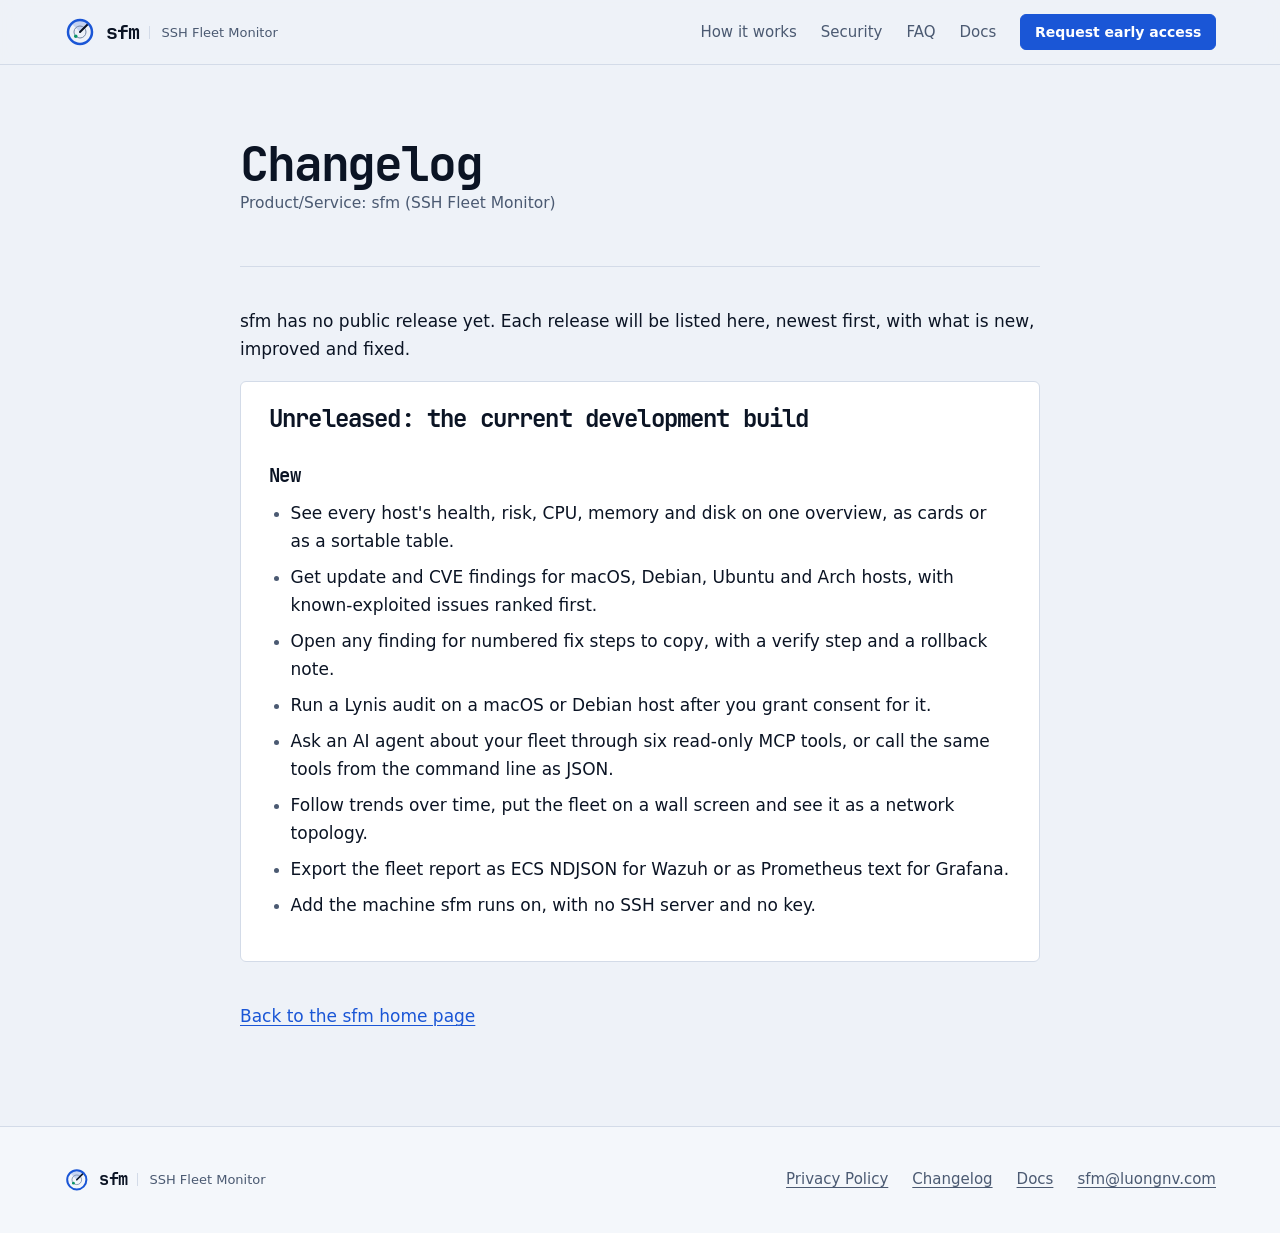
==== site/changelog.html @ f8fc0d54 "feat: add the sfm landing page, docs, changelog and privacy policy A static site in site/ (plain HTM" ====
<!doctype html>
<html lang="en">
<head>
<meta charset="utf-8">
<meta name="viewport" content="width=device-width, initial-scale=1">
<meta http-equiv="Content-Security-Policy" content="default-src 'none'; img-src 'self'; style-src 'self'; font-src 'self'; base-uri 'none'; form-action 'none'">
<meta name="referrer" content="no-referrer">
<meta name="color-scheme" content="light dark">
<title>Changelog · sfm</title>
<meta name="description" content="sfm has no public release yet. This page lists what works in the current development build and will list each release.">
<link rel="canonical" href="https://sfm.luongnv.com/changelog.html">
<meta property="og:type" content="website">
<meta property="og:site_name" content="sfm">
<meta property="og:title" content="Changelog · sfm">
<meta property="og:description" content="sfm has no public release yet. This page lists what works in the current development build and will list each release.">
<meta property="og:url" content="https://sfm.luongnv.com/changelog.html">
<meta property="og:image" content="https://sfm.luongnv.com/assets/logo/logo-icon-512.png">
<meta name="twitter:card" content="summary">
<link rel="icon" type="image/svg+xml" href="assets/logo/favicon.svg">
<link rel="icon" sizes="48x48" href="assets/logo/favicon.ico">
<link rel="apple-touch-icon" href="assets/logo/logo-icon-512.png">
<link rel="preload" href="assets/fonts/JetBrainsMono-Bold.woff2" as="font" type="font/woff2" crossorigin>
<link rel="stylesheet" href="assets/css/site.css">
</head>
<body>
<a class="skip" href="#main">Skip to content</a>
<header class="site-header">
<div class="wrap">
<a class="brand" href="index.html" aria-label="sfm home">
<svg viewBox="0 0 64 64" aria-hidden="true" focusable="false">
<path class="mark-sector" d="M32 32L15.03 15.03A24 24 0 0 1 48.97 15.03Z"/>
<path class="mark-range" stroke-width="2" d="M20 32a12 12 0 1 0 24 0a12 12 0 1 0 -24 0Z"/>
<path class="mark-sweep" stroke-width="4" stroke-linecap="round" d="M32 32L47.56 16.44"/>
<path class="mark-ring" stroke-width="5" d="M8 32a24 24 0 1 0 48 0a24 24 0 1 0 -48 0Z"/>
<path class="mark-host" d="M20.01 40.49a3.5 3.5 0 1 0 7 0a3.5 3.5 0 1 0 -7 0Z"/>
</svg>
<span>sfm</span>
<span class="brand-name">SSH Fleet Monitor</span>
</a>
<nav class="nav" aria-label="Main">
<a class="nav-link" href="index.html#how">How it works</a>
<a class="nav-link" href="index.html#security">Security</a>
<a class="nav-link" href="index.html#faq">FAQ</a>
<a class="nav-link" href="docs.html">Docs</a>
<a class="btn btn-sm" href="mailto:sfm@luongnv.com?subject=sfm%20early%20access">Request early access</a>
</nav>
</div>
</header>
<main id="main" class="doc">
<div class="wrap">
<div class="doc-head">
<h1>Changelog</h1>
<p class="doc-meta">Product/Service: sfm (SSH Fleet Monitor)</p>
</div>

<p>sfm has no public release yet. Each release will be listed here, newest first, with what is new, improved and fixed.</p>

<section class="release">
<h2>Unreleased: the current development build</h2>
<h3>New</h3>
<ul>
<li>See every host's health, risk, CPU, memory and disk on one overview, as cards or as a sortable table.</li>
<li>Get update and CVE findings for macOS, Debian, Ubuntu and Arch hosts, with known-exploited issues ranked first.</li>
<li>Open any finding for numbered fix steps to copy, with a verify step and a rollback note.</li>
<li>Run a Lynis audit on a macOS or Debian host after you grant consent for it.</li>
<li>Ask an AI agent about your fleet through six read-only MCP tools, or call the same tools from the command line as JSON.</li>
<li>Follow trends over time, put the fleet on a wall screen and see it as a network topology.</li>
<li>Export the fleet report as ECS NDJSON for Wazuh or as Prometheus text for Grafana.</li>
<li>Add the machine sfm runs on, with no SSH server and no key.</li>
</ul>
</section>

<a class="back" href="index.html">Back to the sfm home page</a>
</div>
</main>
<footer class="site-footer">
<div class="wrap">
<a class="brand" href="index.html" aria-label="sfm home">
<svg viewBox="0 0 64 64" aria-hidden="true" focusable="false">
<path class="mark-sector" d="M32 32L15.03 15.03A24 24 0 0 1 48.97 15.03Z"/>
<path class="mark-range" stroke-width="2" d="M20 32a12 12 0 1 0 24 0a12 12 0 1 0 -24 0Z"/>
<path class="mark-sweep" stroke-width="4" stroke-linecap="round" d="M32 32L47.56 16.44"/>
<path class="mark-ring" stroke-width="5" d="M8 32a24 24 0 1 0 48 0a24 24 0 1 0 -48 0Z"/>
<path class="mark-host" d="M20.01 40.49a3.5 3.5 0 1 0 7 0a3.5 3.5 0 1 0 -7 0Z"/>
</svg>
<span>sfm</span>
<span class="brand-name">SSH Fleet Monitor</span>
</a>
<ul class="foot-links">
<li><a href="privacy.html">Privacy Policy</a></li>
<li><a href="changelog.html">Changelog</a></li>
<li><a href="docs.html">Docs</a></li>
<li><a href="mailto:sfm@luongnv.com">sfm@luongnv.com</a></li>
</ul>
</div>
</footer>
</body>
</html>
---- site/assets/css/site.css ----
/*
 * sfm.luongnv.com
 *
 * Direction: an instrument panel. The brand's navy with assurance-blue
 * lines and one green signal, the logo's radar scope as the only ornament,
 * and JetBrains Mono (the wordmark's face, "the command you type") for
 * headlines and commands. Running text uses the system sans, as the sfm
 * dashboard does.
 *
 * Everything is served from this origin: no web font CDN, no script, no
 * analytics. The pages carry a Content-Security-Policy that allows nothing
 * else, so there is no inline style and no style attribute anywhere.
 */

@font-face {
  font-family: "JetBrains Mono";
  src: url("../fonts/JetBrainsMono-Regular.woff2") format("woff2");
  font-weight: 400;
  font-style: normal;
  font-display: swap;
}

@font-face {
  font-family: "JetBrains Mono";
  src: url("../fonts/JetBrainsMono-Bold.woff2") format("woff2");
  font-weight: 700;
  font-style: normal;
  font-display: swap;
}

/* Palette: the logo set's light values. Every text pair below is WCAG AA. */
:root {
  color-scheme: light dark;
  --bg: #eef2f8;
  --surface: #ffffff;
  --surface-2: #f4f7fb;
  --line: #d3dbe8;
  --line-strong: #7587a4;
  --text: #0b1424;
  --muted: #4b5a72;
  --accent: #1a56d6;
  --accent-ink: #ffffff;
  --signal: #0b9467;
  --warn: #8f5200;
  --grid: #dfe6f0;
  --shadow: 0 1px 2px rgba(11, 20, 36, 0.05), 0 24px 48px -24px rgba(11, 20, 36, 0.28);
  --sans: ui-sans-serif, system-ui, -apple-system, "Segoe UI", "Helvetica Neue", Arial, sans-serif;
  --mono: "JetBrains Mono", ui-monospace, "SF Mono", SFMono-Regular, Menlo, Consolas, monospace;
  --wrap: 72rem;
  --radius: 6px;
}

/* The logo set's dark values: the navy the mark was drawn on. */
@media (prefers-color-scheme: dark) {
  :root {
    --bg: #0a1120;
    --surface: #0f1a2e;
    --surface-2: #0c1526;
    --line: #1c2a44;
    --line-strong: #5b6f8f;
    --text: #eaf1fb;
    --muted: #8fa1bb;
    --accent: #4d9fff;
    --accent-ink: #0a1120;
    --signal: #3ddc97;
    --warn: #f2b544;
    --grid: #111c30;
    --shadow: 0 1px 2px rgba(0, 0, 0, 0.4), 0 28px 56px -24px rgba(0, 0, 0, 0.7);
  }
}

*,
*::before,
*::after {
  box-sizing: border-box;
}

html {
  -webkit-text-size-adjust: 100%;
  scroll-behavior: smooth;
  scroll-padding-top: 5rem;
}

body {
  margin: 0;
  background: var(--bg);
  color: var(--text);
  font: 400 1.0625rem/1.65 var(--sans);
  -webkit-font-smoothing: antialiased;
  text-rendering: optimizeLegibility;
}

img,
svg {
  display: block;
  max-width: 100%;
}

img {
  height: auto;
}

a {
  color: var(--accent);
  text-decoration: underline;
  text-decoration-thickness: 1px;
  text-underline-offset: 0.18em;
}

a:hover {
  text-decoration-thickness: 2px;
}

:focus-visible {
  outline: 2px solid var(--accent);
  outline-offset: 3px;
  border-radius: 2px;
}

code,
kbd,
pre {
  font-family: var(--mono);
  font-size: 0.9em;
}

/* Inline commands read as the thing you type: tinted, never boxed in a pill. */
:not(pre) > code {
  padding: 0.08em 0.32em;
  border: 1px solid var(--line);
  border-radius: 3px;
  background: var(--surface-2);
  white-space: nowrap;
}

.wrap {
  width: min(100% - 2.5rem, var(--wrap));
  margin-inline: auto;
}

.skip {
  position: absolute;
  left: 1rem;
  top: -4rem;
  z-index: 100;
  padding: 0.6rem 0.9rem;
  background: var(--surface);
  border: 1px solid var(--line-strong);
  border-radius: var(--radius);
}

.skip:focus {
  top: 1rem;
}

/* ---------- Header ---------- */

.site-header {
  position: sticky;
  top: 0;
  z-index: 50;
  border-bottom: 1px solid var(--line);
  background: color-mix(in srgb, var(--bg) 88%, transparent);
  backdrop-filter: blur(10px);
  -webkit-backdrop-filter: blur(10px);
}

.site-header .wrap {
  display: flex;
  align-items: center;
  gap: 1.5rem;
  min-height: 4rem;
}

.brand {
  display: inline-flex;
  align-items: center;
  gap: 0.6rem;
  color: var(--text);
  text-decoration: none;
  font: 700 1.25rem/1 var(--mono);
  letter-spacing: -0.03em;
}

.brand:hover {
  text-decoration: none;
}

.brand svg {
  width: 2rem;
  height: 2rem;
}

.brand-name {
  padding-left: 0.7rem;
  border-left: 1px solid var(--line);
  color: var(--muted);
  font: 400 0.8125rem/1 var(--sans);
  letter-spacing: 0;
}

/* The mark, inline so it follows the theme (as in the sfm dashboard). */
.mark-ring {
  fill: none;
  stroke: var(--accent);
}

.mark-sector {
  fill: var(--accent);
  fill-opacity: 0.2;
}

.mark-range {
  fill: none;
  stroke: var(--line-strong);
}

.mark-sweep {
  fill: none;
  stroke: var(--text);
}

.mark-host {
  fill: var(--signal);
}

.nav {
  display: flex;
  align-items: center;
  gap: 1.5rem;
  margin-left: auto;
}

.nav a:not(.btn) {
  color: var(--muted);
  font-size: 0.9375rem;
  text-decoration: none;
}

.nav a:not(.btn):hover,
.nav a[aria-current="page"] {
  color: var(--text);
}

.nav a[aria-current="page"] {
  text-decoration: underline;
  text-decoration-color: var(--accent);
  text-decoration-thickness: 2px;
  text-underline-offset: 0.5em;
}

/* ---------- Buttons ---------- */

.btn {
  display: inline-flex;
  align-items: center;
  justify-content: center;
  gap: 0.5rem;
  min-height: 2.75rem;
  padding: 0.6rem 1.15rem;
  border: 1px solid var(--accent);
  border-radius: var(--radius);
  background: var(--accent);
  color: var(--accent-ink);
  font: 600 0.9375rem/1.2 var(--sans);
  text-decoration: none;
  transition:
    transform 120ms ease,
    box-shadow 120ms ease,
    background-color 120ms ease;
}

.btn:hover {
  text-decoration: none;
  transform: translateY(-1px);
  box-shadow: 0 8px 20px -10px var(--accent);
}

.btn:active {
  transform: translateY(0);
  box-shadow: none;
}

.btn svg {
  width: 1rem;
  height: 1rem;
  fill: none;
  stroke: currentColor;
  stroke-width: 2;
  stroke-linecap: round;
  stroke-linejoin: round;
}

.btn-lg {
  min-height: 3.25rem;
  padding: 0.85rem 1.5rem;
  font-size: 1.0625rem;
}

.btn-ghost {
  border-color: var(--line-strong);
  background: transparent;
  color: var(--text);
}

.btn-ghost:hover {
  box-shadow: none;
  border-color: var(--text);
}

.btn-sm {
  min-height: 2.25rem;
  padding: 0.4rem 0.85rem;
  font-size: 0.875rem;
}

/* ---------- Hero ---------- */

.hero {
  position: relative;
  overflow: hidden;
  padding: 5.5rem 0 0;
  isolation: isolate;
}

/* A faint chart grid, fading out: the panel the scope sits on. */
.hero::before {
  content: "";
  position: absolute;
  inset: 0;
  z-index: -2;
  background-image:
    linear-gradient(var(--grid) 1px, transparent 1px),
    linear-gradient(90deg, var(--grid) 1px, transparent 1px);
  background-size: 40px 40px;
  -webkit-mask-image: radial-gradient(ellipse 75% 65% at 70% 30%, #000 0%, transparent 78%);
  mask-image: radial-gradient(ellipse 75% 65% at 70% 30%, #000 0%, transparent 78%);
}

/* The logo's scope, large and off the right edge, with one slow sweep. */
.scope {
  position: absolute;
  top: -9rem;
  right: -11rem;
  z-index: -1;
  width: 44rem;
  height: 44rem;
  border: 2px solid color-mix(in srgb, var(--accent) 38%, transparent);
  border-radius: 50%;
  pointer-events: none;
}

.scope::before {
  content: "";
  position: absolute;
  inset: 25%;
  border: 1px solid color-mix(in srgb, var(--line-strong) 60%, transparent);
  border-radius: 50%;
}

.scope::after {
  content: "";
  position: absolute;
  inset: 0;
  border-radius: 50%;
  background: conic-gradient(
    from 0deg,
    color-mix(in srgb, var(--accent) 22%, transparent) 0deg,
    transparent 70deg,
    transparent 360deg
  );
  animation: sweep 14s linear infinite;
}

@keyframes sweep {
  to {
    transform: rotate(-360deg);
  }
}

.hero-copy {
  max-width: 46rem;
}

.status {
  display: inline-flex;
  align-items: center;
  gap: 0.6rem;
  margin: 0 0 1.5rem;
  color: var(--muted);
  font-size: 0.9375rem;
}

.status::before {
  content: "";
  width: 0.55rem;
  height: 0.55rem;
  border-radius: 50%;
  background: var(--signal);
  box-shadow: 0 0 0 4px color-mix(in srgb, var(--signal) 22%, transparent);
}

h1,
h2,
h3 {
  margin: 0;
  font-family: var(--mono);
  font-weight: 700;
  line-height: 1.12;
  letter-spacing: -0.045em;
  text-wrap: balance;
}

h1 {
  font-size: clamp(2.35rem, 6.2vw, 4.4rem);
}

h2 {
  font-size: clamp(1.75rem, 3.6vw, 2.6rem);
}

h3 {
  font-size: 1.1875rem;
  letter-spacing: -0.03em;
  line-height: 1.3;
}

.lede {
  margin: 1.5rem 0 0;
  max-width: 40rem;
  color: var(--muted);
  font-size: clamp(1.0625rem, 1.6vw, 1.25rem);
  line-height: 1.6;
}

.actions {
  display: flex;
  flex-wrap: wrap;
  align-items: center;
  gap: 0.9rem;
  margin-top: 2.25rem;
}

.trust {
  display: flex;
  flex-wrap: wrap;
  gap: 0.6rem 1.75rem;
  margin: 2.75rem 0 0;
  padding: 0;
  list-style: none;
  color: var(--muted);
  font-size: 0.9375rem;
}

.trust li {
  display: flex;
  align-items: center;
  gap: 0.55rem;
}

.trust svg {
  flex: none;
  width: 1rem;
  height: 1rem;
  fill: none;
  stroke: var(--signal);
  stroke-width: 2.5;
  stroke-linecap: round;
  stroke-linejoin: round;
}

/* ---------- Screenshots ---------- */

.shot {
  margin: 0;
}

.shot-frame {
  overflow: hidden;
  border: 1px solid var(--line);
  border-radius: 10px;
  background: var(--surface);
  box-shadow: var(--shadow);
}

.shot-frame img {
  width: 100%;
}

.shot figcaption {
  margin-top: 0.85rem;
  color: var(--muted);
  font-size: 0.875rem;
}

.hero-shot {
  margin-top: 4rem;
}

/* The hero image runs off the bottom of the section, like a panel sliding up. */
.hero-shot .shot-frame {
  border-bottom: 0;
  border-radius: 10px 10px 0 0;
}

.hero-shot figcaption {
  margin: 0;
  padding: 0.75rem 0 0.9rem;
}

.hero-base {
  border-top: 1px solid var(--line);
}

/* ---------- Sections ---------- */

.section {
  padding: 6.5rem 0;
}

.section-tight {
  padding: 5rem 0;
}

.band {
  border-block: 1px solid var(--line);
  background: var(--surface-2);
}

.section-head {
  max-width: 44rem;
  margin-bottom: 3rem;
}

.section-head p {
  margin: 1.25rem 0 0;
  color: var(--muted);
  font-size: 1.125rem;
}

/* Problem and agitate: two columns, the claim on the left, the cases on the right. */
.split {
  display: grid;
  grid-template-columns: minmax(0, 5fr) minmax(0, 7fr);
  gap: 3rem 4.5rem;
  align-items: start;
}

.split .section-head {
  margin: 0;
  position: sticky;
  top: 6.5rem;
}

.cases {
  margin: 0;
  padding: 0;
  list-style: none;
  border-top: 1px solid var(--line);
}

.cases li {
  display: grid;
  grid-template-columns: 2.25rem minmax(0, 1fr);
  gap: 1rem;
  padding: 1.5rem 0;
  border-bottom: 1px solid var(--line);
  font-size: 1.125rem;
  line-height: 1.55;
}

.cases svg {
  width: 1.5rem;
  height: 1.5rem;
  margin-top: 0.15rem;
  fill: none;
  stroke: var(--muted);
  stroke-width: 1.75;
  stroke-linecap: round;
  stroke-linejoin: round;
}

.cases-warn svg {
  stroke: var(--warn);
}

/* ---------- Features ---------- */

.features {
  display: grid;
  grid-template-columns: repeat(6, minmax(0, 1fr));
  gap: 1.25rem;
}

.feature {
  grid-column: span 2;
  display: flex;
  flex-direction: column;
  padding: 1.75rem;
  border: 1px solid var(--line);
  border-radius: var(--radius);
  background: var(--surface);
}

.feature-wide {
  grid-column: span 3;
}

.feature p {
  margin: 0.75rem 0 0;
  color: var(--muted);
}

.feature-icon {
  width: 2.5rem;
  height: 2.5rem;
  margin-bottom: 1.25rem;
  padding: 0.55rem;
  border: 1px solid var(--line);
  border-radius: var(--radius);
  background: var(--surface-2);
  fill: none;
  stroke: var(--accent);
  stroke-width: 1.75;
  stroke-linecap: round;
  stroke-linejoin: round;
}

.versus {
  margin: 2.5rem 0 0;
  padding: 1.5rem 1.75rem;
  border-left: 3px solid var(--accent);
  background: var(--surface);
  font-size: 1.125rem;
}

.shot-pair {
  display: grid;
  grid-template-columns: minmax(0, 1fr) minmax(0, 1fr);
  gap: 1.5rem;
  margin-top: 3.5rem;
}

/* ---------- Steps ---------- */

.steps {
  display: grid;
  grid-template-columns: repeat(4, minmax(0, 1fr));
  gap: 0;
  margin: 0;
  padding: 0;
  list-style: none;
  border: 1px solid var(--line);
  border-radius: var(--radius);
  background: var(--surface);
}

.steps li {
  padding: 1.75rem 1.5rem 2rem;
  border-right: 1px solid var(--line);
}

.steps li:last-child {
  border-right: 0;
}

.steps svg {
  width: 1.75rem;
  height: 1.75rem;
  margin-bottom: 1.1rem;
  fill: none;
  stroke: var(--accent);
  stroke-width: 1.75;
  stroke-linecap: round;
  stroke-linejoin: round;
}

.steps p {
  margin: 0.6rem 0 0;
  color: var(--muted);
  font-size: 0.9688rem;
}

.steps code {
  white-space: nowrap;
}

.after-steps {
  margin-top: 2.5rem;
}

/* ---------- Guard list (the proof slot) ---------- */

.guards {
  display: grid;
  grid-template-columns: repeat(2, minmax(0, 1fr));
  gap: 0 3.5rem;
  margin: 0;
  padding: 0;
  list-style: none;
  border-top: 1px solid var(--line);
}

.guards li {
  display: grid;
  grid-template-columns: 1.5rem minmax(0, 1fr);
  gap: 0.9rem;
  padding: 1.35rem 0;
  border-bottom: 1px solid var(--line);
}

.guards li:last-child {
  grid-column: 1 / -1;
}

.guards svg {
  width: 1.25rem;
  height: 1.25rem;
  margin-top: 0.25rem;
  fill: none;
  stroke: var(--signal);
  stroke-width: 2.25;
  stroke-linecap: round;
  stroke-linejoin: round;
}

.note {
  margin: 2rem 0 0;
  color: var(--muted);
  font-size: 0.9688rem;
}

/* ---------- FAQ ---------- */

.faq {
  max-width: 50rem;
  border-top: 1px solid var(--line);
}

.faq details {
  border-bottom: 1px solid var(--line);
}

.faq summary {
  display: flex;
  align-items: center;
  justify-content: space-between;
  gap: 1.5rem;
  padding: 1.35rem 0;
  cursor: pointer;
  list-style: none;
  font: 700 1.0938rem/1.4 var(--mono);
  letter-spacing: -0.03em;
}

.faq summary::-webkit-details-marker {
  display: none;
}

.faq summary::after {
  content: "";
  flex: none;
  width: 0.6rem;
  height: 0.6rem;
  border-right: 2px solid var(--muted);
  border-bottom: 2px solid var(--muted);
  transform: rotate(45deg) translate(-2px, -2px);
  transition: transform 160ms ease;
}

.faq details[open] summary::after {
  transform: rotate(-135deg) translate(-2px, -2px);
}

.faq summary:hover {
  color: var(--accent);
}

.faq details p {
  margin: 0 0 1.5rem;
  max-width: 44rem;
  color: var(--muted);
}

/* ---------- Final call ---------- */

.final {
  position: relative;
  overflow: hidden;
  padding: 6.5rem 0;
  border-top: 1px solid var(--line);
  isolation: isolate;
}

.final .scope {
  top: auto;
  bottom: -30rem;
  right: 50%;
  margin-right: -22rem;
}

.final .wrap {
  max-width: 46rem;
  text-align: center;
}

.final p {
  margin: 1.25rem auto 0;
  max-width: 34rem;
  color: var(--muted);
  font-size: 1.125rem;
}

.final .actions {
  justify-content: center;
}

/* ---------- Footer ---------- */

.site-footer {
  border-top: 1px solid var(--line);
  background: var(--surface-2);
  padding: 2.5rem 0;
  color: var(--muted);
  font-size: 0.9375rem;
}

.site-footer .wrap {
  display: flex;
  flex-wrap: wrap;
  align-items: center;
  gap: 1rem 2rem;
}

.site-footer .brand {
  font-size: 1.0625rem;
}

.site-footer .brand svg {
  width: 1.6rem;
  height: 1.6rem;
}

.foot-links {
  display: flex;
  flex-wrap: wrap;
  gap: 0.5rem 1.5rem;
  margin: 0 0 0 auto;
  padding: 0;
  list-style: none;
}

.foot-links a {
  color: var(--muted);
}

.foot-links a:hover {
  color: var(--text);
}

/* ---------- Document pages (privacy, changelog, docs) ---------- */

.doc {
  padding: 4.5rem 0 6rem;
}

.doc .wrap {
  max-width: 50rem;
}

.doc-head {
  padding-bottom: 2rem;
  margin-bottom: 2.5rem;
  border-bottom: 1px solid var(--line);
}

.doc-head h1 {
  font-size: clamp(2rem, 4.6vw, 3rem);
}

.doc-meta {
  margin: 1rem 0 0;
  color: var(--muted);
  font-size: 0.9688rem;
}

.doc h2 {
  margin: 3rem 0 1rem;
  font-size: 1.5rem;
  letter-spacing: -0.035em;
}

.doc h3 {
  margin: 2rem 0 0.6rem;
}

.doc p,
.doc ul,
.doc ol,
.doc dl {
  margin: 0 0 1.1rem;
}

.doc ul,
.doc ol {
  padding-left: 1.35rem;
}

.doc li {
  margin-bottom: 0.5rem;
}

.doc li::marker {
  color: var(--muted);
}

.summary-box {
  margin: 0 0 2.5rem;
  padding: 1.35rem 1.5rem;
  border: 1px solid var(--line);
  border-left: 3px solid var(--accent);
  border-radius: var(--radius);
  background: var(--surface);
}

.summary-box p:last-child {
  margin-bottom: 0;
}

pre {
  margin: 0 0 1.25rem;
  padding: 1.1rem 1.25rem;
  overflow-x: auto;
  border: 1px solid var(--line);
  border-left: 3px solid var(--signal);
  border-radius: var(--radius);
  background: var(--surface);
  font-size: 0.875rem;
  line-height: 1.6;
  tab-size: 2;
}

pre code {
  font-size: inherit;
}

.table-wrap {
  margin: 0 0 1.5rem;
  overflow-x: auto;
  border: 1px solid var(--line);
  border-radius: var(--radius);
  background: var(--surface);
}

table {
  width: 100%;
  border-collapse: collapse;
  font-size: 0.9375rem;
}

th,
td {
  padding: 0.75rem 1rem;
  border-bottom: 1px solid var(--line);
  text-align: left;
  vertical-align: top;
}

tr:last-child td {
  border-bottom: 0;
}

th {
  background: var(--surface-2);
  color: var(--muted);
  font-weight: 600;
  white-space: nowrap;
}

td code {
  white-space: normal;
}

/* Commands stay on one line where the table has room for them. */
@media (min-width: 44rem) {
  td:first-child {
    width: 46%;
  }

  td:first-child code {
    white-space: nowrap;
  }
}

.release {
  padding: 1.5rem 1.75rem;
  border: 1px solid var(--line);
  border-radius: var(--radius);
  background: var(--surface);
}

.release h2 {
  margin-top: 0;
}

.toc {
  display: flex;
  flex-wrap: wrap;
  gap: 0.5rem 1.5rem;
  margin: 0 0 2.5rem;
  padding: 0;
  list-style: none;
  font-size: 0.9375rem;
}

.back {
  display: inline-block;
  margin-top: 2.5rem;
}

.lost {
  padding: 8rem 0;
  text-align: center;
}

.lost p {
  margin: 1.25rem 0 2rem;
  color: var(--muted);
}

/* ---------- Entrance: one staggered rise on load ---------- */

@keyframes rise {
  from {
    opacity: 0;
    transform: translateY(10px);
  }
}

.hero-copy > * {
  animation: rise 520ms cubic-bezier(0.2, 0.7, 0.2, 1) both;
}

.hero-copy > :nth-child(2) {
  animation-delay: 70ms;
}

.hero-copy > :nth-child(3) {
  animation-delay: 140ms;
}

.hero-copy > :nth-child(4) {
  animation-delay: 210ms;
}

.hero-copy > :nth-child(5) {
  animation-delay: 280ms;
}

.hero-shot {
  animation: rise 700ms 320ms cubic-bezier(0.2, 0.7, 0.2, 1) both;
}

@media (prefers-reduced-motion: reduce) {
  html {
    scroll-behavior: auto;
  }

  *,
  *::before,
  *::after {
    animation: none !important;
    transition: none !important;
  }
}

/* ---------- Narrow screens ---------- */

@media (max-width: 62rem) {
  .split {
    grid-template-columns: minmax(0, 1fr);
  }

  .split .section-head {
    position: static;
  }

  .feature,
  .feature-wide {
    grid-column: span 3;
  }

  .steps {
    grid-template-columns: repeat(2, minmax(0, 1fr));
  }

  .steps li:nth-child(2n) {
    border-right: 0;
  }

  .steps li:nth-child(-n + 2) {
    border-bottom: 1px solid var(--line);
  }

  .scope {
    width: 32rem;
    height: 32rem;
    top: -7rem;
    right: -14rem;
  }
}

@media (max-width: 44rem) {
  body {
    font-size: 1rem;
  }

  .wrap {
    width: min(100% - 2rem, var(--wrap));
  }

  .site-header .wrap {
    gap: 0.75rem;
  }

  .brand-name,
  .nav .nav-link {
    display: none;
  }

  .hero {
    padding-top: 3.5rem;
  }

  .section,
  .final {
    padding: 4.5rem 0;
  }

  .section-tight {
    padding: 3.5rem 0;
  }

  .feature,
  .feature-wide {
    grid-column: 1 / -1;
  }

  .steps,
  .guards,
  .shot-pair {
    grid-template-columns: minmax(0, 1fr);
  }

  .steps li {
    border-right: 0;
    border-bottom: 1px solid var(--line);
  }

  .steps li:last-child {
    border-bottom: 0;
  }

  .actions .btn {
    width: 100%;
  }

  .trust {
    flex-direction: column;
  }

  .foot-links {
    margin-left: 0;
  }

  :not(pre) > code {
    white-space: normal;
  }
}
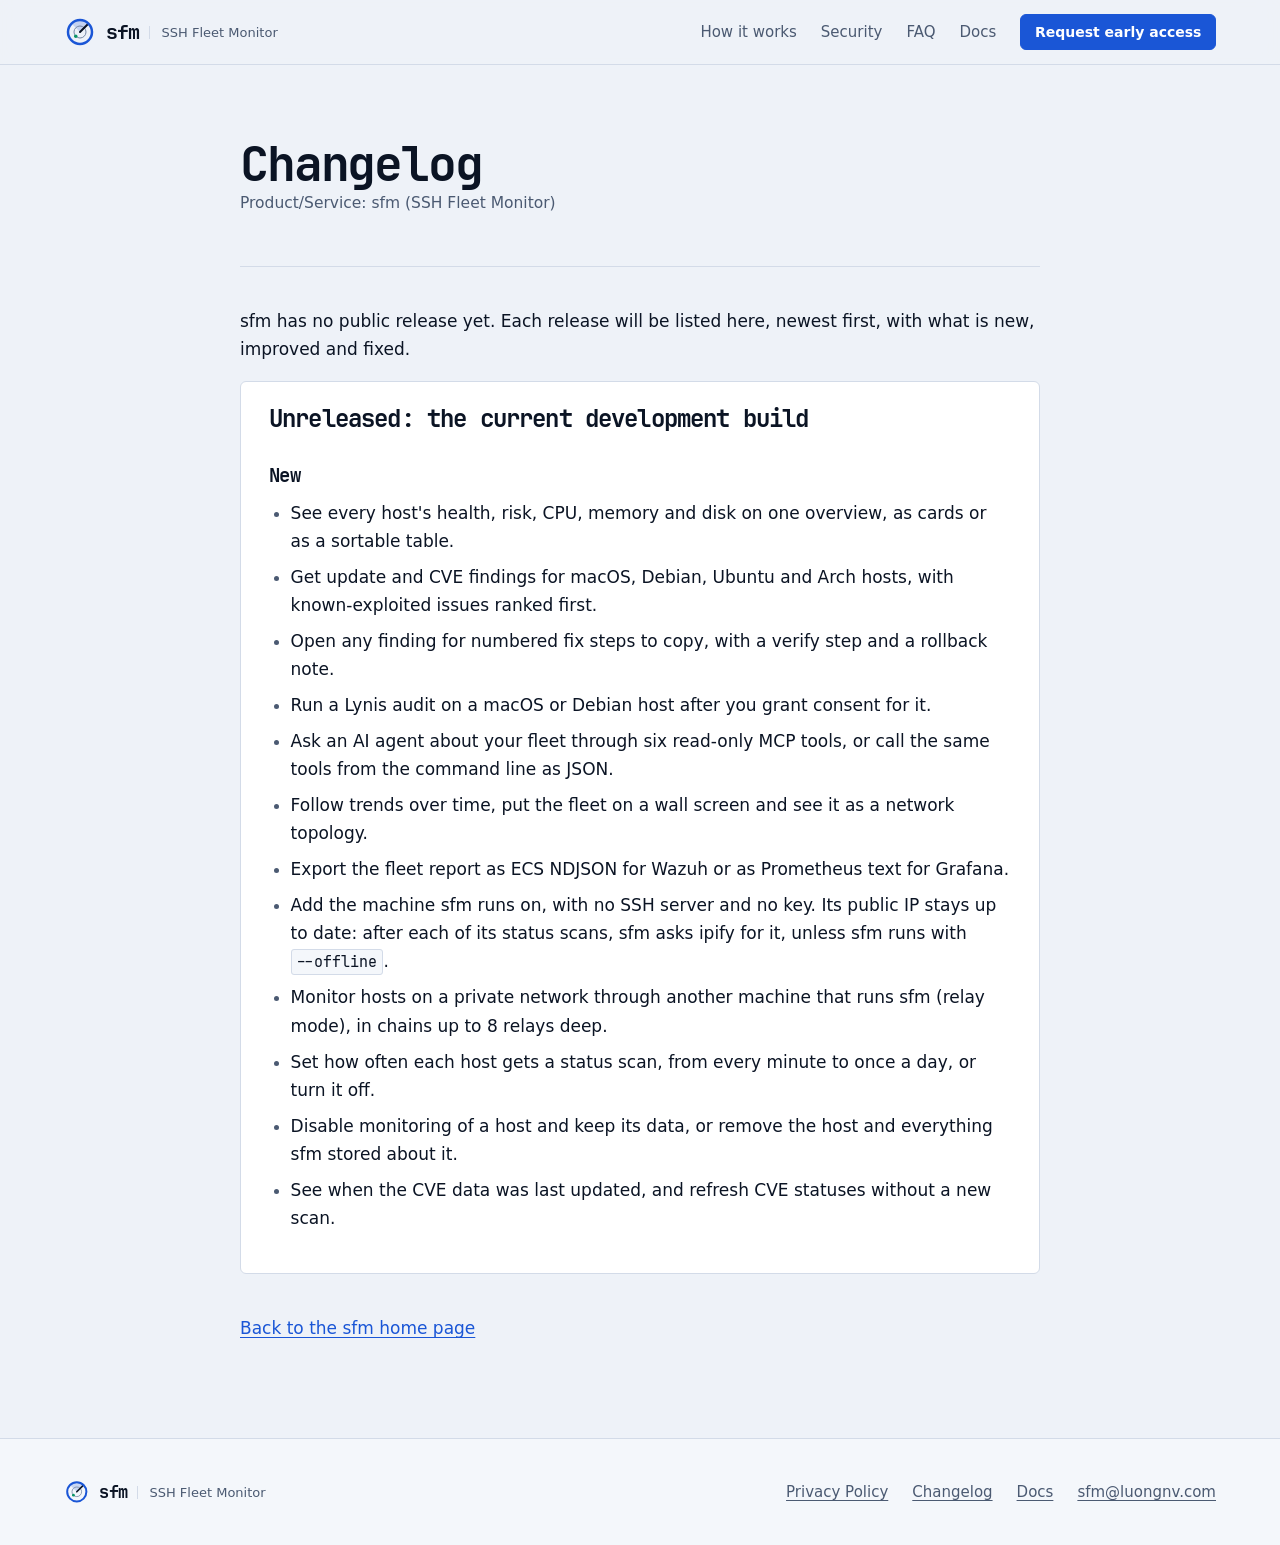
==== commit fdd9da9c: "docs: cover relay mode and the ipify public IP lookup The privacy policy, the landing page and the d" ====
--- a/site/changelog.html
+++ b/site/changelog.html
@@ -66,7 +66,11 @@
 <li>Ask an AI agent about your fleet through six read-only MCP tools, or call the same tools from the command line as JSON.</li>
 <li>Follow trends over time, put the fleet on a wall screen and see it as a network topology.</li>
 <li>Export the fleet report as ECS NDJSON for Wazuh or as Prometheus text for Grafana.</li>
-<li>Add the machine sfm runs on, with no SSH server and no key.</li>
+<li>Add the machine sfm runs on, with no SSH server and no key. Its public IP stays up to date: after each of its status scans, sfm asks ipify for it, unless sfm runs with <code>--offline</code>.</li>
+<li>Monitor hosts on a private network through another machine that runs sfm (relay mode), in chains up to 8 relays deep.</li>
+<li>Set how often each host gets a status scan, from every minute to once a day, or turn it off.</li>
+<li>Disable monitoring of a host and keep its data, or remove the host and everything sfm stored about it.</li>
+<li>See when the CVE data was last updated, and refresh CVE statuses without a new scan.</li>
 </ul>
 </section>
 
--- a/site/assets/css/site.css
+++ b/site/assets/css/site.css
@@ -634,10 +634,7 @@
   font-size: 1.125rem;
 }
 
-.shot-pair {
-  display: grid;
-  grid-template-columns: minmax(0, 1fr) minmax(0, 1fr);
-  gap: 1.5rem;
+.shot-wide {
   margin-top: 3.5rem;
 }
 
@@ -1028,12 +1025,15 @@
   color: var(--muted);
 }
 
-/* ---------- Entrance: one staggered rise on load ---------- */
+/*
+ * ---------- Entrance: one staggered rise on load ----------
+ * Movement only, never opacity: a renderer that does not run animations
+ * (a link preview, a crawler's snapshot) must still see the hero text.
+ */
 
 @keyframes rise {
   from {
-    opacity: 0;
-    transform: translateY(10px);
+    transform: translateY(12px);
   }
 }
 
@@ -1132,6 +1132,19 @@
     padding-top: 3.5rem;
   }
 
+  /* Keep the scope clear of the headline on a phone. */
+  .scope {
+    width: 20rem;
+    height: 20rem;
+    top: -8rem;
+    right: -11rem;
+  }
+
+  .final .scope {
+    bottom: -14rem;
+    margin-right: -10rem;
+  }
+
   .section,
   .final {
     padding: 4.5rem 0;
@@ -1147,8 +1160,7 @@
   }
 
   .steps,
-  .guards,
-  .shot-pair {
+  .guards {
     grid-template-columns: minmax(0, 1fr);
   }
 
